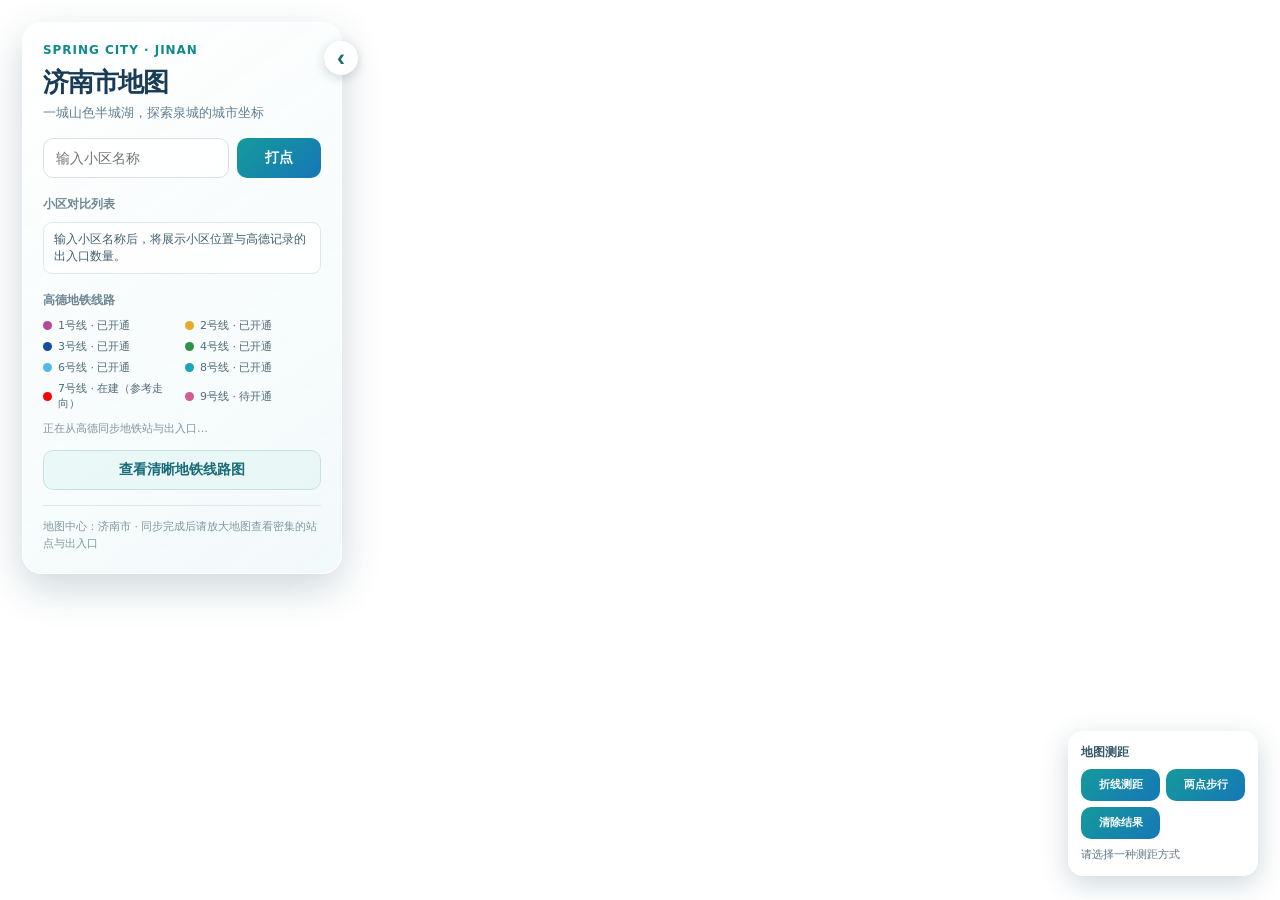
==== index.html @ 35386207 "feat(pwa): add Vercel routing, secured AMap APIs and installable app shell" ====
<!doctype html><html lang="zh-CN"><head><meta charset="utf-8"/><meta name="viewport" content="width=device-width, initial-scale=1.0"/><meta http-equiv="refresh" content="0; url=/jinan-map.html"/><title>济南地铁房地图</title><script>location.replace('/jinan-map.html'+location.search+location.hash);</script></head><body><p>正在打开济南地铁房地图… <a href="/jinan-map.html">点击进入</a></p></body></html>
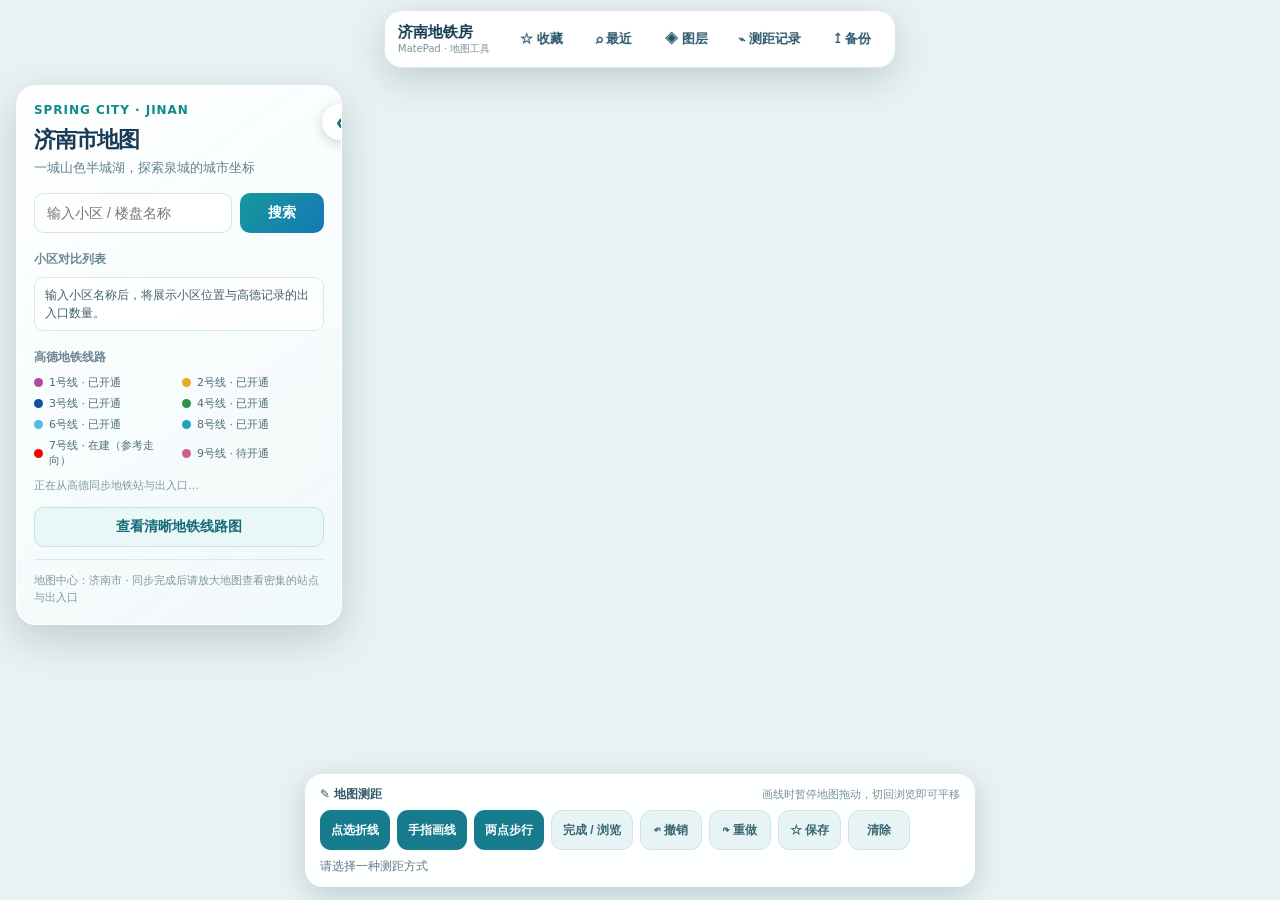
==== commit 90023f4b: "fix(metro): keep index redirect under current /metro/ path" ====
--- a/index.html
+++ b/index.html
@@ -1 +1 @@
-<!doctype html><html lang="zh-CN"><head><meta charset="utf-8"/><meta name="viewport" content="width=device-width, initial-scale=1.0"/><meta http-equiv="refresh" content="0; url=/jinan-map.html"/><title>济南地铁房地图</title><script>location.replace('/jinan-map.html'+location.search+location.hash);</script></head><body><p>正在打开济南地铁房地图… <a href="/jinan-map.html">点击进入</a></p></body></html>+<!doctype html><html lang="zh-CN"><head><meta charset="utf-8"/><meta name="viewport" content="width=device-width, initial-scale=1.0"/><meta http-equiv="refresh" content="0; url=./jinan-map.html"/><title>济南地铁房地图</title><script>location.replace('./jinan-map.html'+location.search+location.hash);</script></head><body><p>正在打开济南地铁房地图… <a href="./jinan-map.html">点击进入</a></p></body></html>
